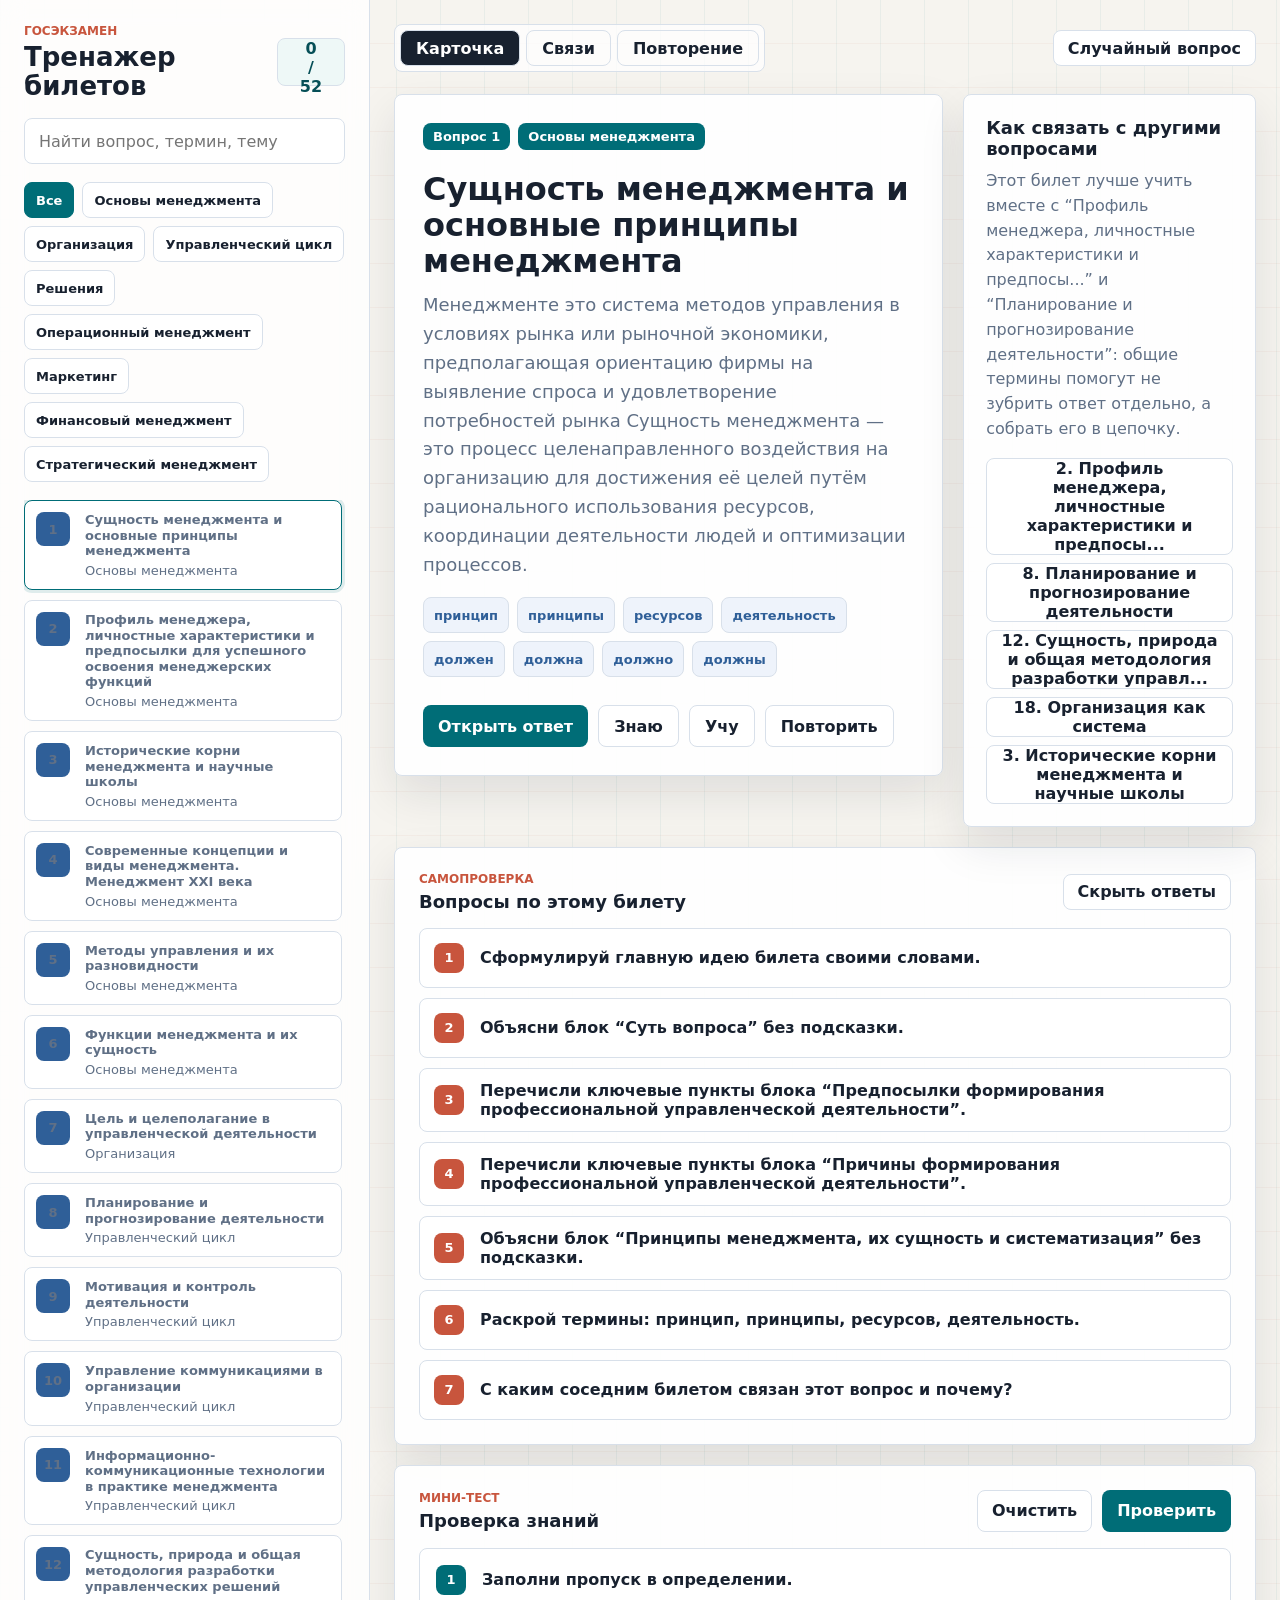
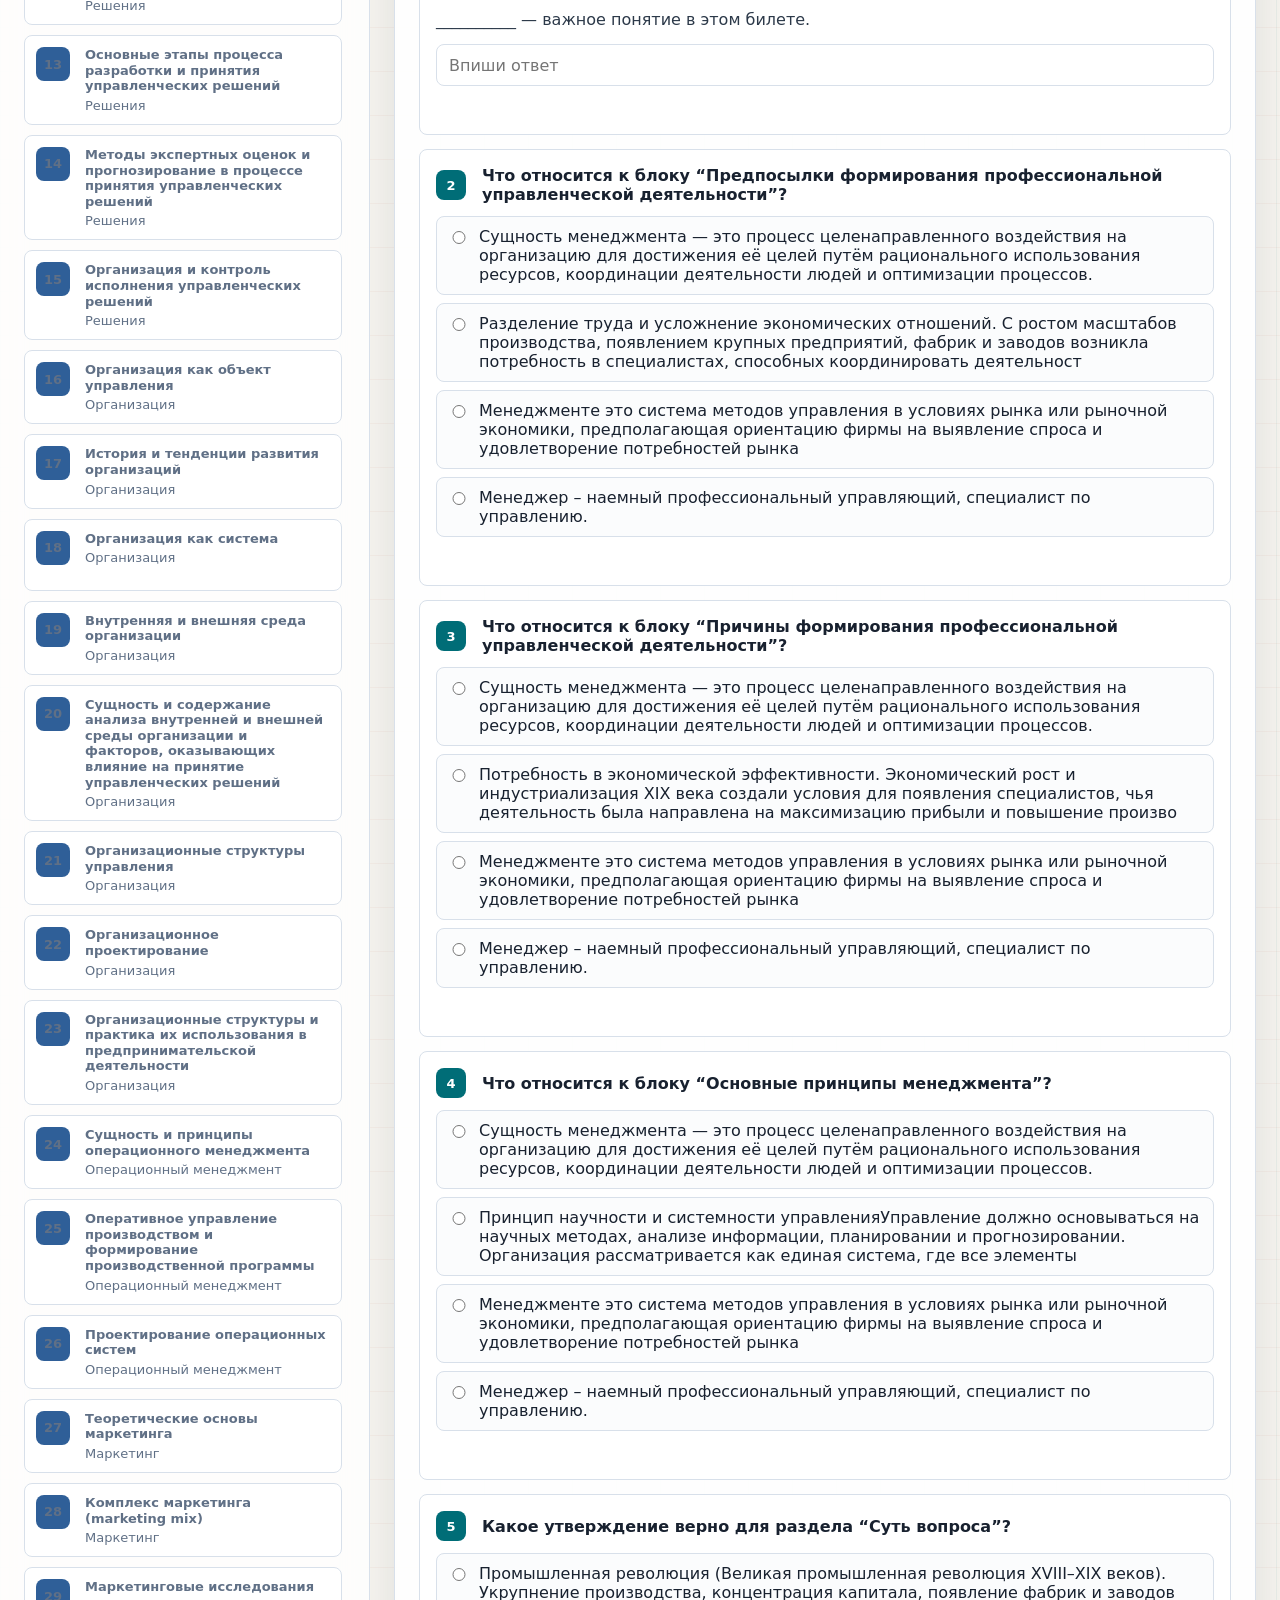
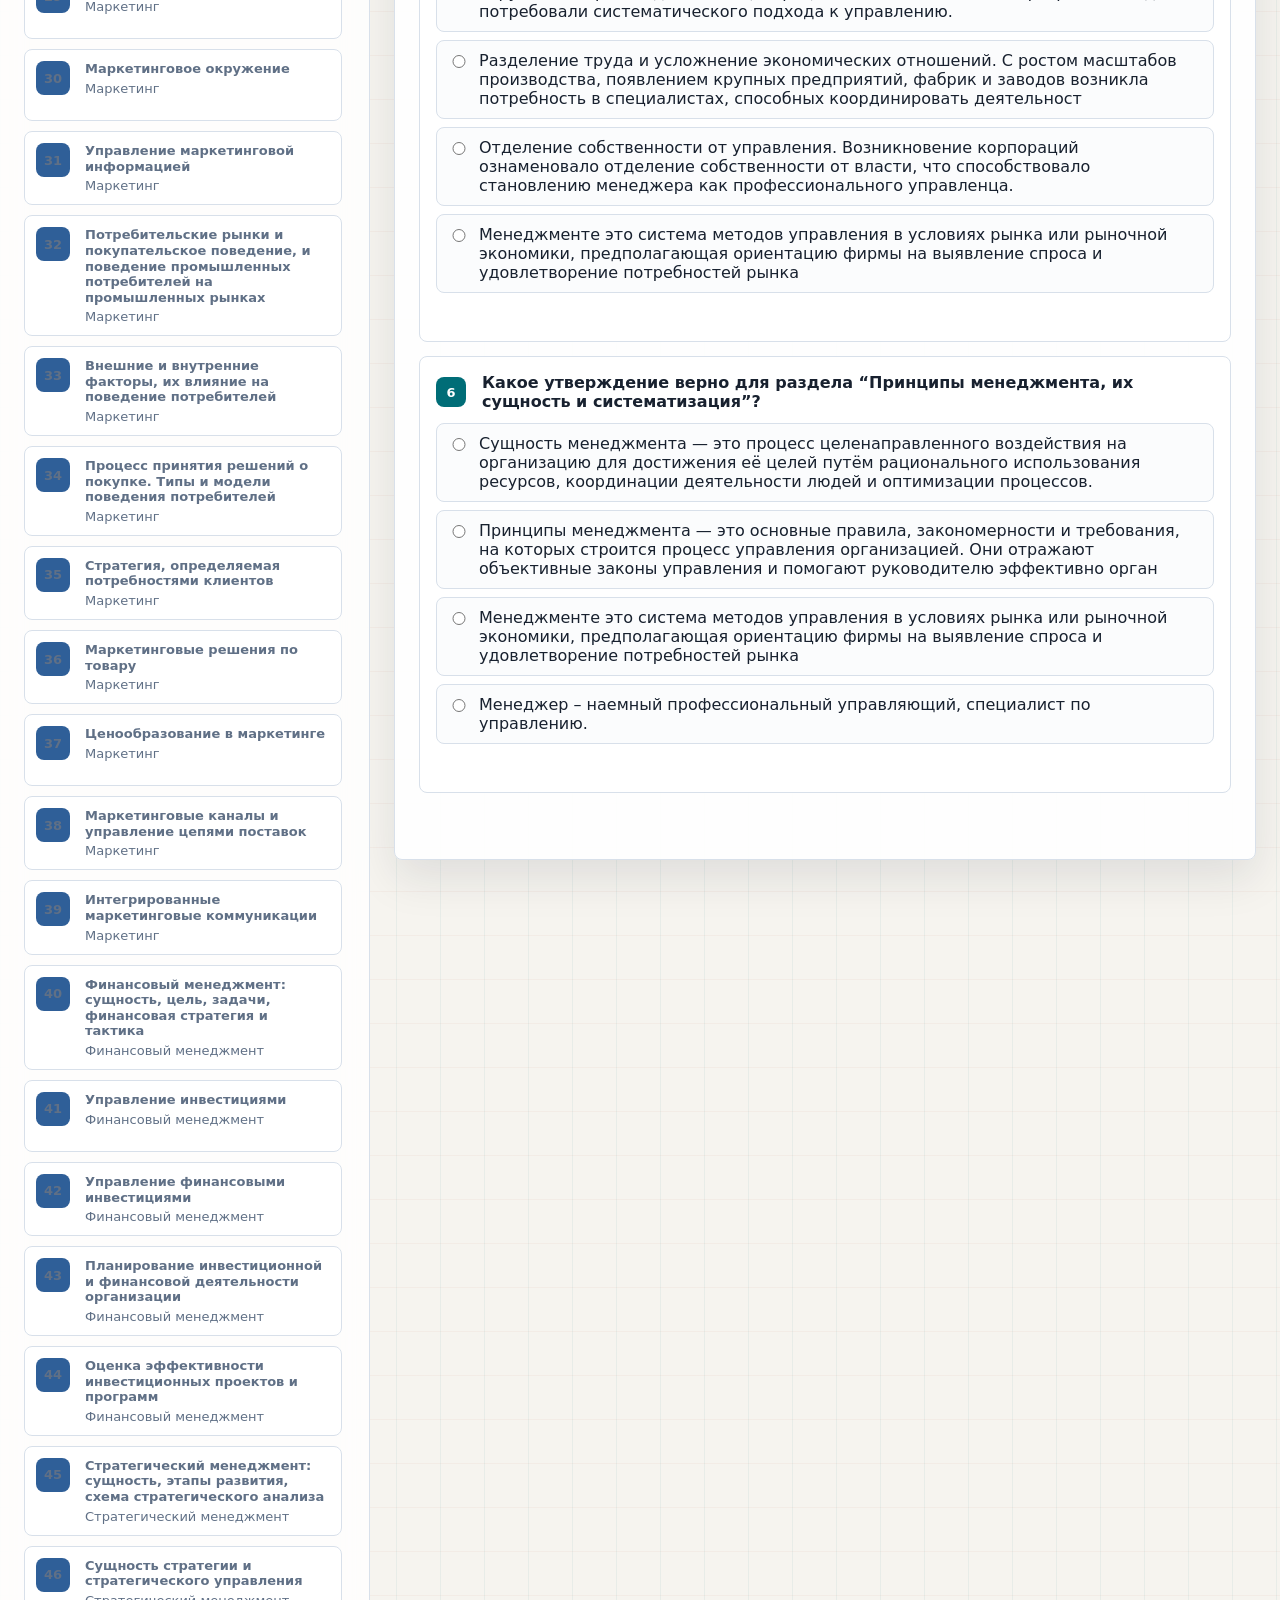
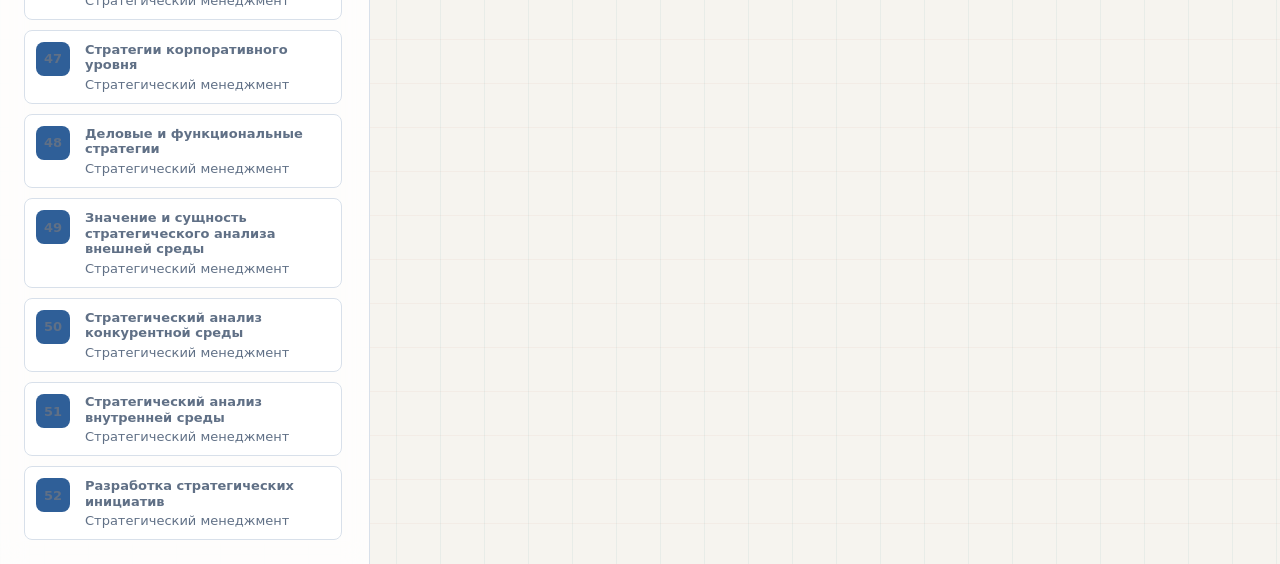
==== gosy.html @ 2bbdb552 "Add public exam page" ====
<!doctype html>
<html lang="ru">
  <head>
    <meta charset="UTF-8" />
    <meta name="viewport" content="width=device-width, initial-scale=1.0" />
    <title>Подготовка к госэкзамену</title>
    <link rel="stylesheet" href="styles.css" />
  </head>
  <body>
    <div class="app">
      <aside class="sidebar" aria-label="Список вопросов">
        <div class="brand">
          <div>
            <p class="eyebrow">Госэкзамен</p>
            <h1>Тренажер билетов</h1>
          </div>
          <div class="score" aria-live="polite">
            <span id="doneCount">0</span>/<span id="totalCount">0</span>
          </div>
        </div>

        <div class="searchbar">
          <input id="searchInput" type="search" placeholder="Найти вопрос, термин, тему" />
        </div>

        <div class="theme-tabs" id="themeTabs" role="tablist" aria-label="Темы"></div>
        <div class="question-list" id="questionList"></div>
      </aside>

      <main class="workspace">
        <section class="topbar" aria-label="Режим подготовки">
          <div class="mode-switch" role="tablist">
            <button class="mode-button active" data-mode="learn" type="button">Карточка</button>
            <button class="mode-button" data-mode="map" type="button">Связи</button>
            <button class="mode-button" data-mode="review" type="button">Повторение</button>
          </div>
          <button id="shuffleBtn" class="ghost-button" type="button">Случайный вопрос</button>
        </section>

        <section id="learnView" class="view active-view" aria-label="Карточка вопроса">
          <div class="study-layout">
            <article class="question-card">
              <div class="question-meta">
                <span id="questionNumber"></span>
                <span id="questionTheme"></span>
              </div>
              <h2 id="questionTitle"></h2>
              <p id="questionEssence"></p>
              <div class="term-row" id="termRow"></div>
              <div class="actions">
                <button id="revealBtn" class="primary-button" type="button">Открыть ответ</button>
                <button id="rememberBtn" class="status-button" data-status="known" type="button">Знаю</button>
                <button id="learningBtn" class="status-button" data-status="learning" type="button">Учу</button>
                <button id="repeatBtn" class="status-button" data-status="repeat" type="button">Повторить</button>
              </div>
            </article>

            <aside class="logic-panel" aria-label="Логика подготовки">
              <h3>Как связать с другими вопросами</h3>
              <p id="logicText"></p>
              <div id="relatedLinks" class="related-links"></div>
            </aside>
          </div>

          <article id="answerPanel" class="answer-panel" hidden>
            <div class="answer-head">
              <h3>Ответ по структуре</h3>
              <button id="collapseBtn" class="ghost-button" type="button">Свернуть</button>
            </div>
            <div id="answerContent"></div>
          </article>

          <article class="check-panel" aria-label="Проверка знаний по вопросу">
            <div class="check-head">
              <div>
                <p class="eyebrow">Самопроверка</p>
                <h3>Вопросы по этому билету</h3>
              </div>
              <button id="resetCheckBtn" class="ghost-button" type="button">Скрыть ответы</button>
            </div>
            <div id="checkList" class="check-list"></div>
          </article>

          <article class="quiz-panel" aria-label="Мини-тест по вопросу">
            <div class="quiz-head">
              <div>
                <p class="eyebrow">Мини-тест</p>
                <h3>Проверка знаний</h3>
              </div>
              <div class="quiz-actions">
                <button id="resetQuizBtn" class="ghost-button" type="button">Очистить</button>
                <button id="checkQuizBtn" class="primary-button" type="button">Проверить</button>
              </div>
            </div>
            <div id="quizList" class="quiz-list"></div>
            <div id="quizResult" class="quiz-result" aria-live="polite"></div>
          </article>
        </section>

        <section id="mapView" class="view" aria-label="Карта связей">
          <div class="map-head">
            <div>
              <p class="eyebrow">Маршрут</p>
              <h2>Карта взаимосвязей</h2>
            </div>
            <p>Кликай по узлам: рядом стоят вопросы, которые проще учить вместе.</p>
          </div>
          <div id="connectionMap" class="connection-map"></div>
        </section>

        <section id="reviewView" class="view" aria-label="Повторение">
          <div class="review-grid">
            <div>
              <p class="eyebrow">Фокус</p>
              <h2>Что повторить сейчас</h2>
              <p class="muted">В первую очередь показываются вопросы, отмеченные как “Повторить”, затем “Учу”.</p>
            </div>
            <div id="reviewList" class="review-list"></div>
          </div>
        </section>
      </main>
    </div>

    <script src="app.js?v=20260613"></script>
  </body>
</html>
---- styles.css ----
:root {
  --ink: #18212f;
  --muted: #607086;
  --line: #d8e0ea;
  --paper: #f6f4ef;
  --surface: #ffffff;
  --teal: #006d77;
  --teal-dark: #064f57;
  --coral: #c8553d;
  --gold: #bc8a22;
  --blue: #2f5f98;
  --green: #4d7c3f;
  --shadow: 0 18px 45px rgba(24, 33, 47, 0.1);
}

* {
  box-sizing: border-box;
}

body {
  margin: 0;
  min-height: 100vh;
  color: var(--ink);
  font-family: Inter, ui-sans-serif, system-ui, -apple-system, BlinkMacSystemFont, "Segoe UI", sans-serif;
  background:
    linear-gradient(90deg, rgba(0, 109, 119, 0.06) 1px, transparent 1px),
    linear-gradient(0deg, rgba(200, 85, 61, 0.05) 1px, transparent 1px),
    var(--paper);
  background-size: 44px 44px;
}

button,
input {
  font: inherit;
}

button {
  border: 0;
  cursor: pointer;
}

.app {
  display: grid;
  grid-template-columns: minmax(300px, 370px) 1fr;
  min-height: 100vh;
}

.sidebar {
  display: flex;
  flex-direction: column;
  gap: 18px;
  padding: 24px;
  border-right: 1px solid var(--line);
  background: rgba(255, 255, 255, 0.82);
  backdrop-filter: blur(12px);
}

.brand,
.topbar,
.answer-head,
.check-head,
.quiz-head,
.map-head {
  display: flex;
  align-items: center;
  justify-content: space-between;
  gap: 16px;
}

.eyebrow {
  margin: 0 0 5px;
  color: var(--coral);
  font-size: 12px;
  font-weight: 800;
  letter-spacing: 0;
  text-transform: uppercase;
}

h1,
h2,
h3,
p {
  margin-top: 0;
}

h1 {
  margin-bottom: 0;
  font-size: 26px;
  line-height: 1.1;
}

h2 {
  margin-bottom: 12px;
  font-size: 32px;
  line-height: 1.12;
}

h3 {
  margin-bottom: 10px;
  font-size: 18px;
}

.score {
  display: grid;
  place-items: center;
  min-width: 68px;
  height: 48px;
  border: 1px solid var(--line);
  border-radius: 8px;
  color: var(--teal-dark);
  font-weight: 800;
  background: #eef8f7;
}

.searchbar input {
  width: 100%;
  min-height: 46px;
  padding: 0 14px;
  border: 1px solid var(--line);
  border-radius: 8px;
  outline: none;
  background: var(--surface);
}

.searchbar input:focus {
  border-color: var(--teal);
  box-shadow: 0 0 0 3px rgba(0, 109, 119, 0.14);
}

.theme-tabs {
  display: flex;
  flex-wrap: wrap;
  gap: 8px;
}

.theme-tab,
.ghost-button,
.mode-button,
.status-button,
.related-link,
.term {
  min-height: 36px;
  border-radius: 8px;
  border: 1px solid var(--line);
  color: var(--ink);
  background: var(--surface);
}

.theme-tab {
  padding: 0 11px;
  font-size: 13px;
  font-weight: 700;
}

.theme-tab.active {
  color: #fff;
  border-color: var(--teal);
  background: var(--teal);
}

.question-list {
  display: grid;
  gap: 10px;
  overflow: auto;
  padding-right: 3px;
}

.question-item {
  display: grid;
  grid-template-columns: 38px 1fr;
  gap: 11px;
  width: 100%;
  min-height: 72px;
  padding: 11px;
  border: 1px solid var(--line);
  border-radius: 8px;
  text-align: left;
  background: var(--surface);
}

.question-item.active {
  border-color: var(--teal);
  box-shadow: 0 0 0 3px rgba(0, 109, 119, 0.12);
}

.question-item strong {
  display: block;
  margin-bottom: 4px;
  line-height: 1.2;
}

.question-item span,
.muted {
  color: var(--muted);
  font-size: 13px;
}

.num {
  display: grid;
  place-items: center;
  width: 34px;
  height: 34px;
  border-radius: 8px;
  color: #fff;
  font-weight: 800;
  background: var(--blue);
}

.workspace {
  padding: 24px;
}

.topbar {
  margin-bottom: 22px;
}

.mode-switch {
  display: inline-grid;
  grid-auto-flow: column;
  gap: 6px;
  padding: 5px;
  border: 1px solid var(--line);
  border-radius: 8px;
  background: rgba(255, 255, 255, 0.75);
}

.mode-button {
  padding: 0 15px;
  font-weight: 800;
  background: transparent;
}

.mode-button.active {
  color: #fff;
  background: var(--ink);
}

.ghost-button {
  padding: 0 14px;
  font-weight: 800;
}

.view {
  display: none;
}

.active-view {
  display: block;
}

.study-layout {
  display: grid;
  grid-template-columns: minmax(0, 1.5fr) minmax(280px, 0.8fr);
  gap: 20px;
  align-items: start;
}

.question-card,
.logic-panel,
.answer-panel,
.check-panel,
.quiz-panel,
.review-grid,
.map-head {
  border: 1px solid var(--line);
  border-radius: 8px;
  background: rgba(255, 255, 255, 0.93);
  box-shadow: var(--shadow);
}

.question-card {
  min-height: 390px;
  padding: 28px;
}

.question-meta {
  display: flex;
  flex-wrap: wrap;
  gap: 8px;
  margin-bottom: 22px;
}

.question-meta span {
  padding: 6px 10px;
  border-radius: 8px;
  color: #fff;
  font-size: 13px;
  font-weight: 800;
  background: var(--teal);
}

#questionEssence {
  max-width: 880px;
  color: var(--muted);
  font-size: 18px;
  line-height: 1.6;
}

.term-row,
.related-links {
  display: flex;
  flex-wrap: wrap;
  gap: 8px;
}

.term {
  display: inline-flex;
  align-items: center;
  padding: 0 10px;
  color: var(--blue);
  font-size: 13px;
  font-weight: 800;
  background: #eef3fb;
}

.actions {
  display: flex;
  flex-wrap: wrap;
  gap: 10px;
  margin-top: 28px;
}

.primary-button,
.status-button {
  min-height: 42px;
  padding: 0 15px;
  border-radius: 8px;
  font-weight: 850;
}

.primary-button {
  color: #fff;
  background: var(--teal);
}

.status-button[data-status="known"].active,
.known {
  color: #fff;
  border-color: var(--green);
  background: var(--green);
}

.status-button[data-status="learning"].active,
.learning {
  color: #fff;
  border-color: var(--gold);
  background: var(--gold);
}

.status-button[data-status="repeat"].active,
.repeat {
  color: #fff;
  border-color: var(--coral);
  background: var(--coral);
}

.logic-panel {
  padding: 22px;
}

.logic-panel p {
  color: var(--muted);
  line-height: 1.55;
}

.related-link {
  display: inline-flex;
  align-items: center;
  min-height: 38px;
  padding: 0 11px;
  font-weight: 800;
}

.answer-panel {
  margin-top: 20px;
  padding: 24px;
}

.check-panel {
  margin-top: 20px;
  padding: 24px;
}

.quiz-panel {
  margin-top: 20px;
  padding: 24px;
}

.check-head h3 {
  margin-bottom: 0;
}

.quiz-head h3 {
  margin-bottom: 0;
}

.quiz-actions {
  display: flex;
  flex-wrap: wrap;
  gap: 10px;
}

.check-list {
  display: grid;
  gap: 10px;
  margin-top: 16px;
}

.quiz-list {
  display: grid;
  gap: 14px;
  margin-top: 16px;
}

.check-item {
  border: 1px solid var(--line);
  border-radius: 8px;
  background: var(--surface);
}

.quiz-item {
  padding: 16px;
  border: 1px solid var(--line);
  border-radius: 8px;
  background: var(--surface);
}

.check-item summary {
  display: grid;
  grid-template-columns: 34px 1fr;
  gap: 12px;
  align-items: center;
  min-height: 58px;
  padding: 12px 14px;
  list-style: none;
  cursor: pointer;
}

.check-item summary::-webkit-details-marker {
  display: none;
}

.check-item summary span {
  display: grid;
  place-items: center;
  width: 30px;
  height: 30px;
  border-radius: 8px;
  color: #fff;
  font-size: 13px;
  font-weight: 850;
  background: var(--coral);
}

.check-item p {
  margin: 0;
  padding: 0 16px 16px 60px;
  color: #2c3949;
  line-height: 1.58;
}

.quiz-question {
  display: grid;
  grid-template-columns: 34px 1fr;
  gap: 12px;
  align-items: center;
  margin-bottom: 12px;
}

.quiz-question span {
  display: grid;
  place-items: center;
  width: 30px;
  height: 30px;
  border-radius: 8px;
  color: #fff;
  font-size: 13px;
  font-weight: 850;
  background: var(--teal);
}

.quiz-item p {
  margin-bottom: 12px;
  color: #2c3949;
  line-height: 1.58;
}

.quiz-options {
  display: grid;
  gap: 8px;
}

.quiz-option {
  display: grid;
  grid-template-columns: 22px 1fr;
  gap: 10px;
  align-items: start;
  padding: 10px;
  border: 1px solid var(--line);
  border-radius: 8px;
  cursor: pointer;
  background: #fbfcfd;
}

.quiz-option input {
  margin-top: 4px;
}

.quiz-input {
  width: 100%;
  min-height: 42px;
  padding: 0 12px;
  border: 1px solid var(--line);
  border-radius: 8px;
  outline: none;
}

.quiz-input:focus {
  border-color: var(--teal);
  box-shadow: 0 0 0 3px rgba(0, 109, 119, 0.14);
}

.quiz-feedback {
  min-height: 22px;
  margin-top: 10px;
  color: var(--muted);
  font-size: 14px;
  font-weight: 800;
}

.quiz-item.correct {
  border-color: rgba(77, 124, 63, 0.65);
  background: #f4fbf2;
}

.quiz-item.incorrect {
  border-color: rgba(200, 85, 61, 0.65);
  background: #fff8f6;
}

.quiz-item.correct .quiz-feedback {
  color: var(--green);
}

.quiz-item.incorrect .quiz-feedback {
  color: var(--coral);
}

.quiz-result {
  min-height: 26px;
  margin-top: 16px;
  font-weight: 850;
}

.quiz-result.success {
  color: var(--green);
}

.quiz-result.needs-work {
  color: var(--coral);
}

.section-block {
  padding: 18px 0;
  border-top: 1px solid var(--line);
}

.section-block:first-child {
  border-top: 0;
  padding-top: 0;
}

.section-block h4 {
  margin: 0 0 10px;
  font-size: 17px;
}

.section-block p,
.section-block li {
  color: #2c3949;
  line-height: 1.62;
}

.section-block ul {
  margin: 10px 0 0;
  padding-left: 22px;
}

.map-head {
  margin-bottom: 18px;
  padding: 22px;
}

.map-head p {
  max-width: 520px;
  color: var(--muted);
  line-height: 1.5;
}

.connection-map {
  display: grid;
  grid-template-columns: repeat(auto-fit, minmax(240px, 1fr));
  gap: 12px;
}

.map-node,
.review-item {
  min-height: 122px;
  padding: 16px;
  border: 1px solid var(--line);
  border-radius: 8px;
  text-align: left;
  background: var(--surface);
}

.map-node.active {
  border-color: var(--teal);
  box-shadow: 0 0 0 3px rgba(0, 109, 119, 0.12);
}

.node-top {
  display: flex;
  justify-content: space-between;
  gap: 12px;
  margin-bottom: 10px;
}

.node-top span {
  color: var(--muted);
  font-size: 12px;
  font-weight: 800;
}

.node-links {
  color: var(--teal-dark);
  font-size: 12px;
  font-weight: 800;
}

.review-grid {
  display: grid;
  grid-template-columns: 280px 1fr;
  gap: 22px;
  padding: 24px;
}

.review-list {
  display: grid;
  gap: 10px;
}

.review-item {
  display: grid;
  gap: 8px;
}

.empty {
  padding: 22px;
  border: 1px dashed var(--line);
  border-radius: 8px;
  color: var(--muted);
  background: rgba(255, 255, 255, 0.72);
}

@media (max-width: 980px) {
  .app,
  .study-layout,
  .review-grid {
    grid-template-columns: 1fr;
  }

  .sidebar {
    position: relative;
    max-height: none;
    border-right: 0;
    border-bottom: 1px solid var(--line);
  }

  .question-list {
    max-height: 360px;
  }
}

@media (max-width: 620px) {
  .workspace,
  .sidebar {
    padding: 16px;
  }

  .brand,
  .topbar,
  .answer-head,
  .check-head,
  .quiz-head,
  .map-head {
    align-items: stretch;
    flex-direction: column;
  }

  .mode-switch {
    grid-auto-flow: row;
  }

  h2 {
    font-size: 25px;
  }

  .question-card,
  .logic-panel,
  .answer-panel,
  .check-panel,
  .quiz-panel,
  .review-grid,
  .map-head {
    padding: 18px;
  }

  .check-item summary {
    grid-template-columns: 30px 1fr;
  }

  .check-item p {
    padding-left: 14px;
  }

  .quiz-question {
    grid-template-columns: 30px 1fr;
  }
}
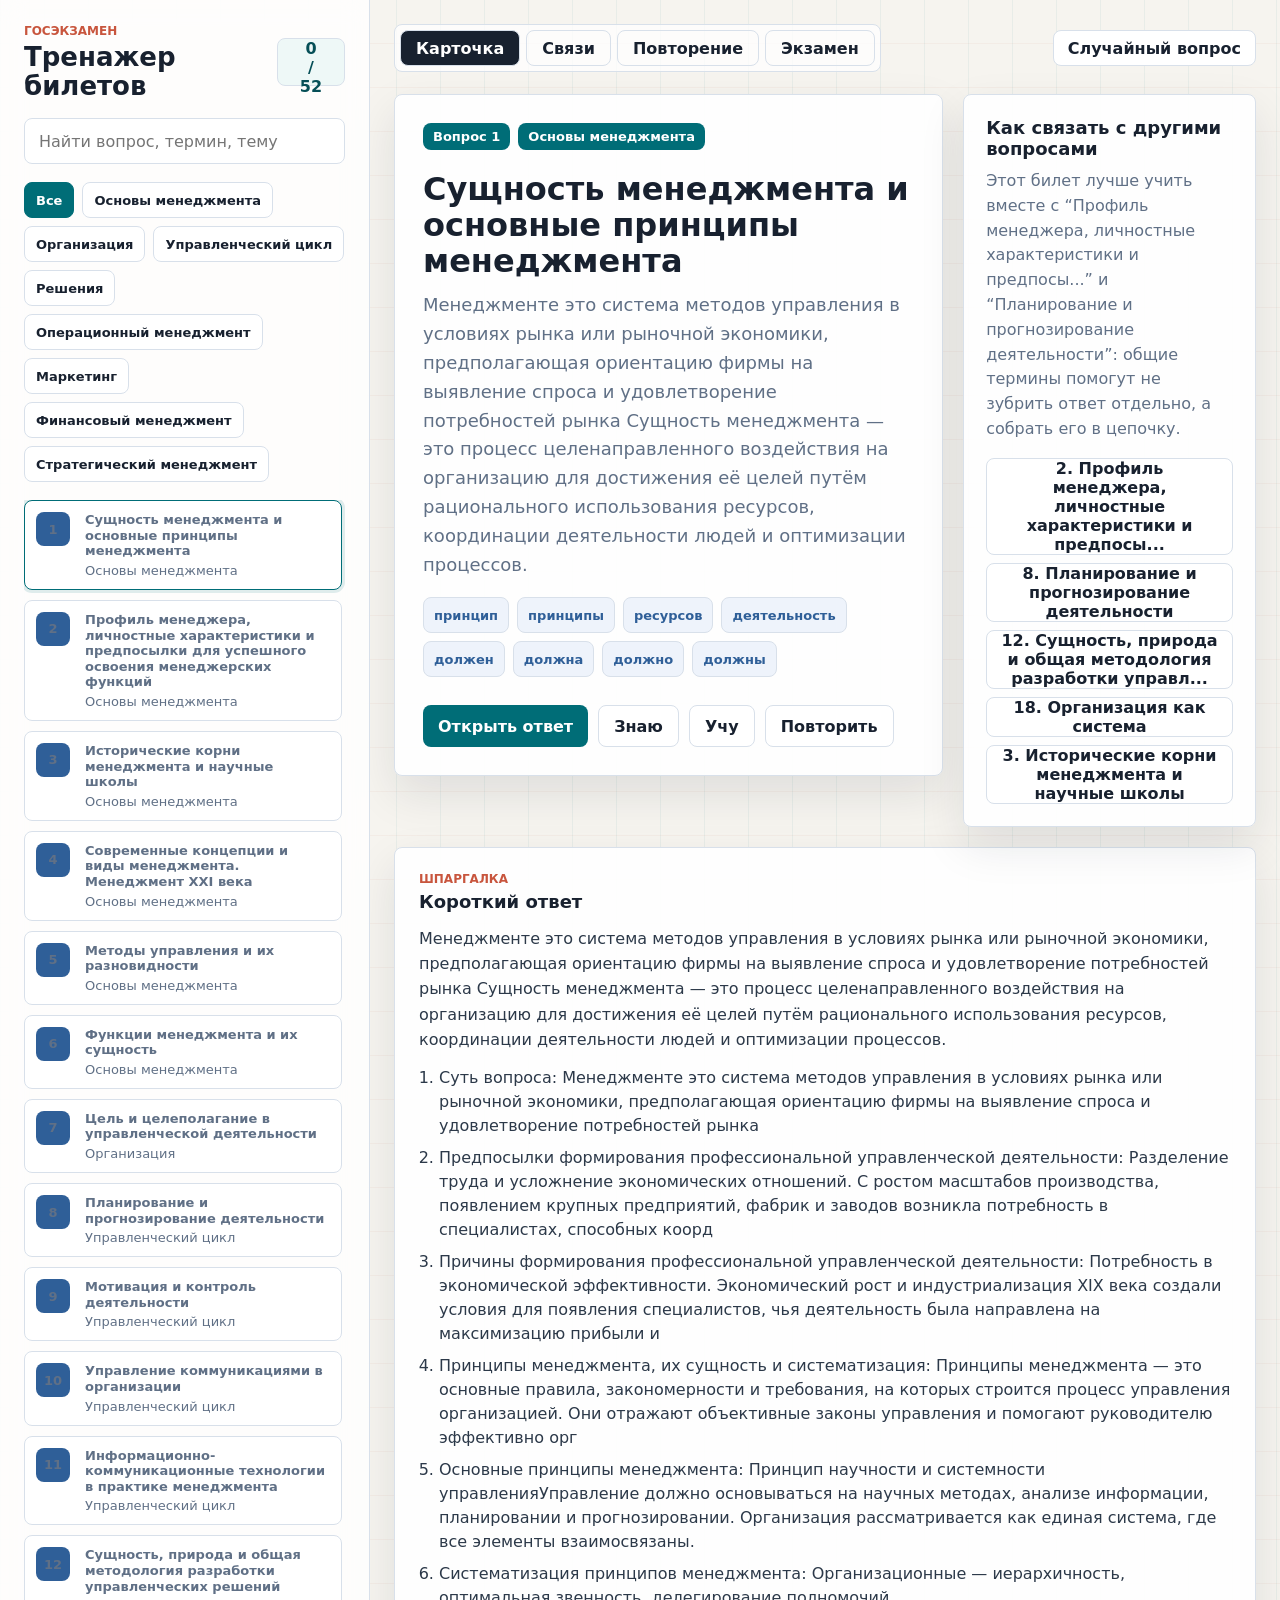
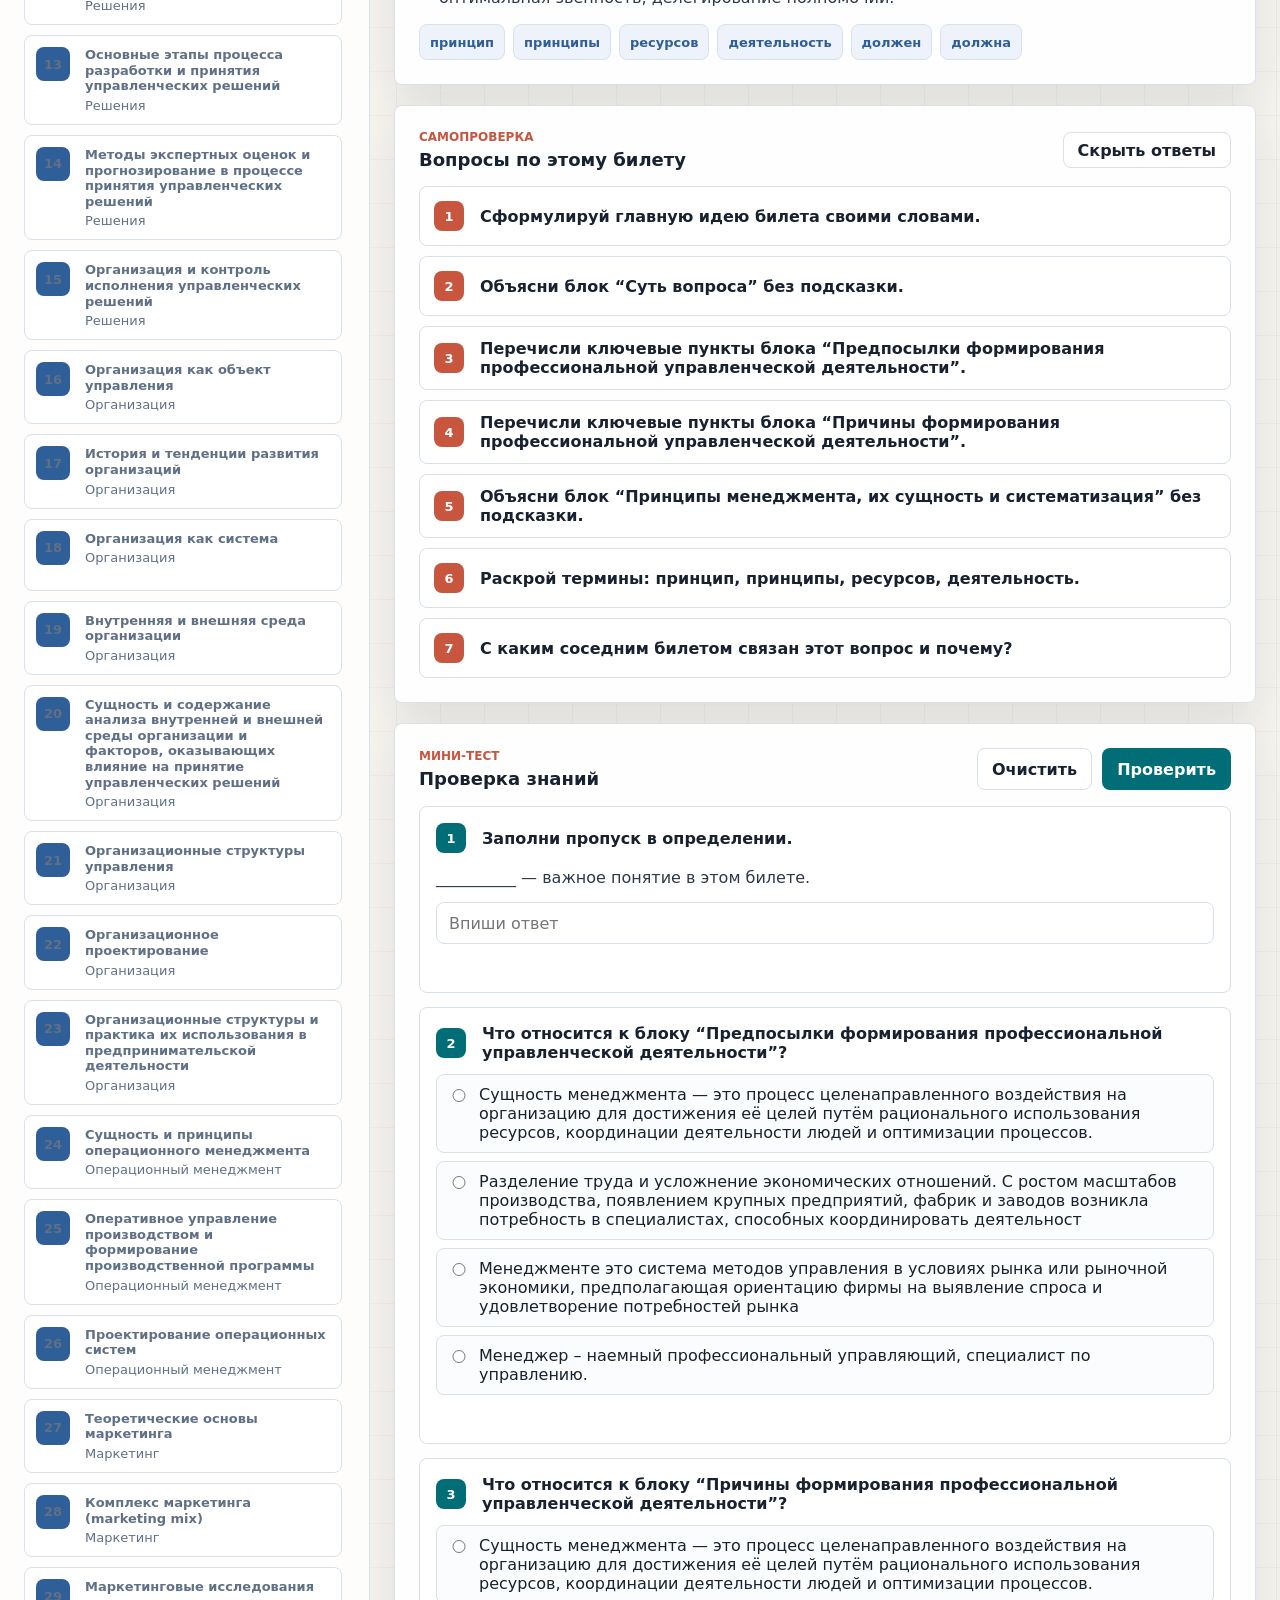
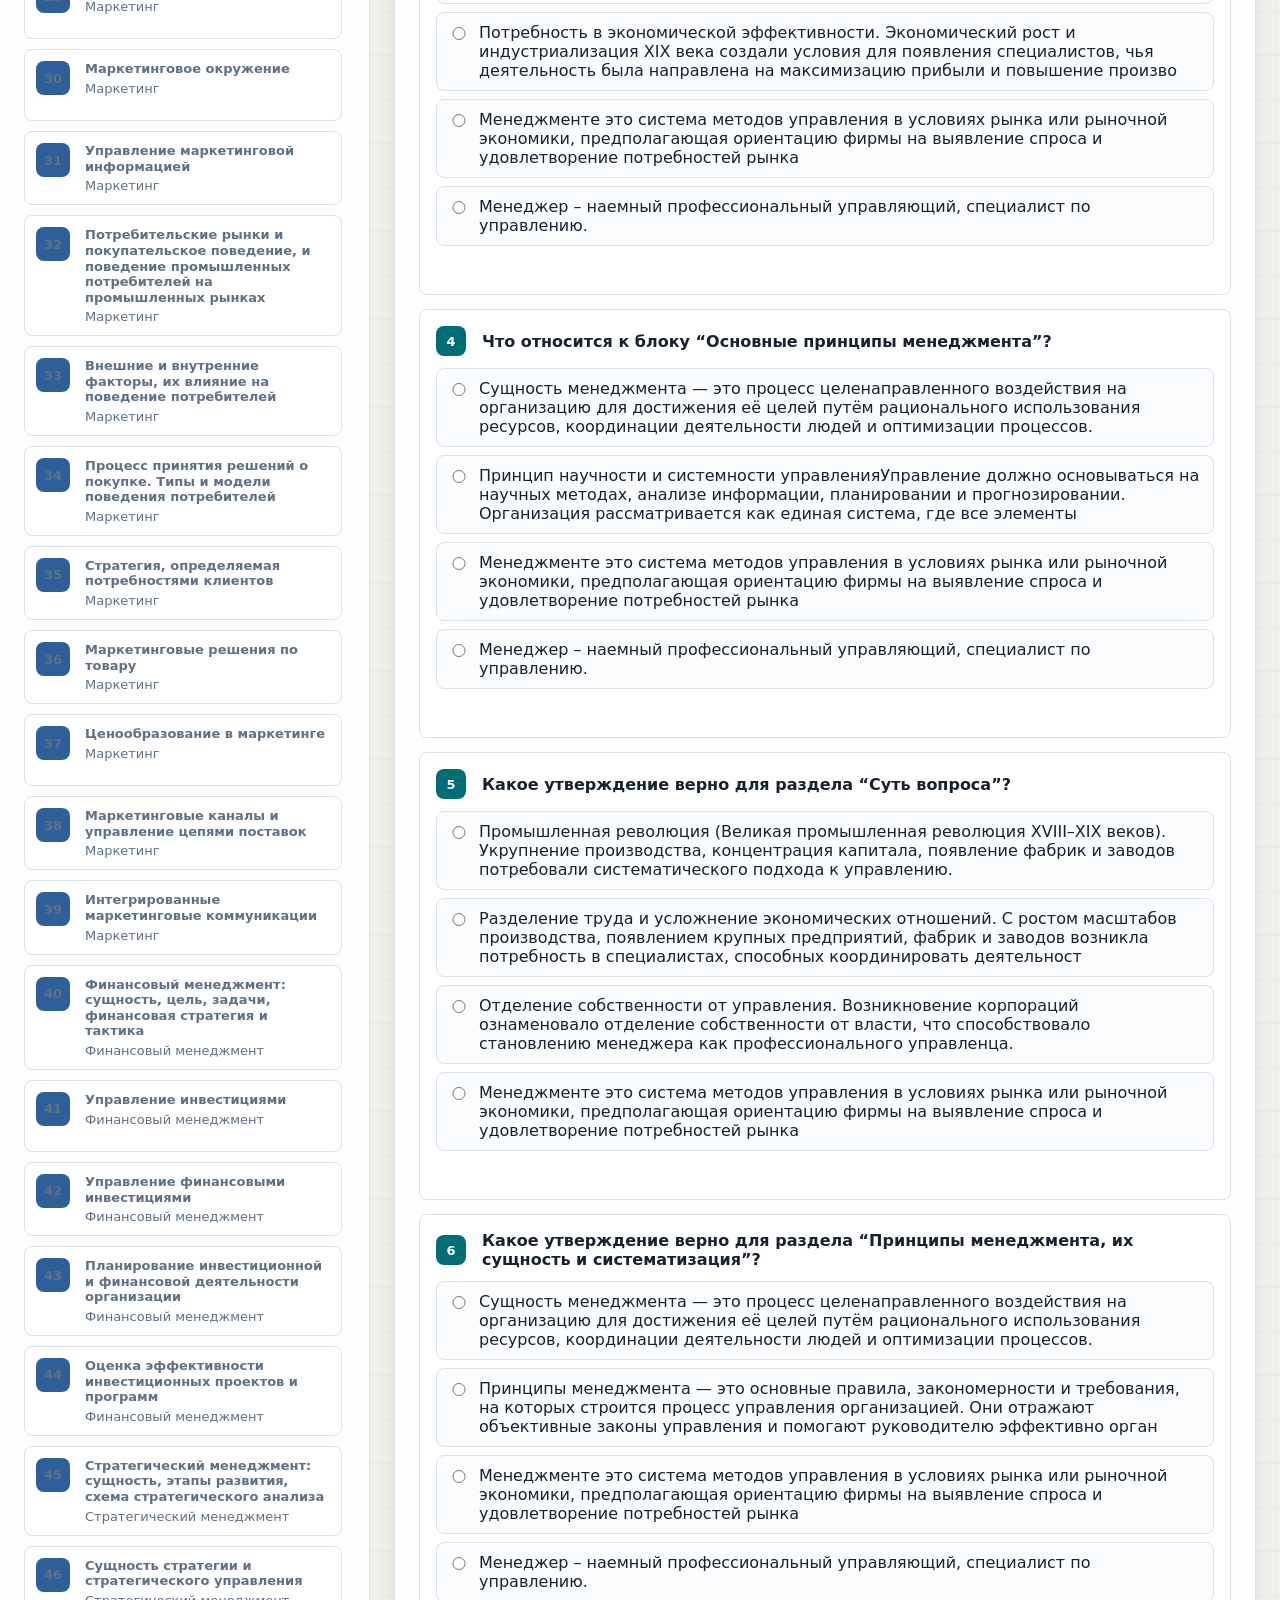
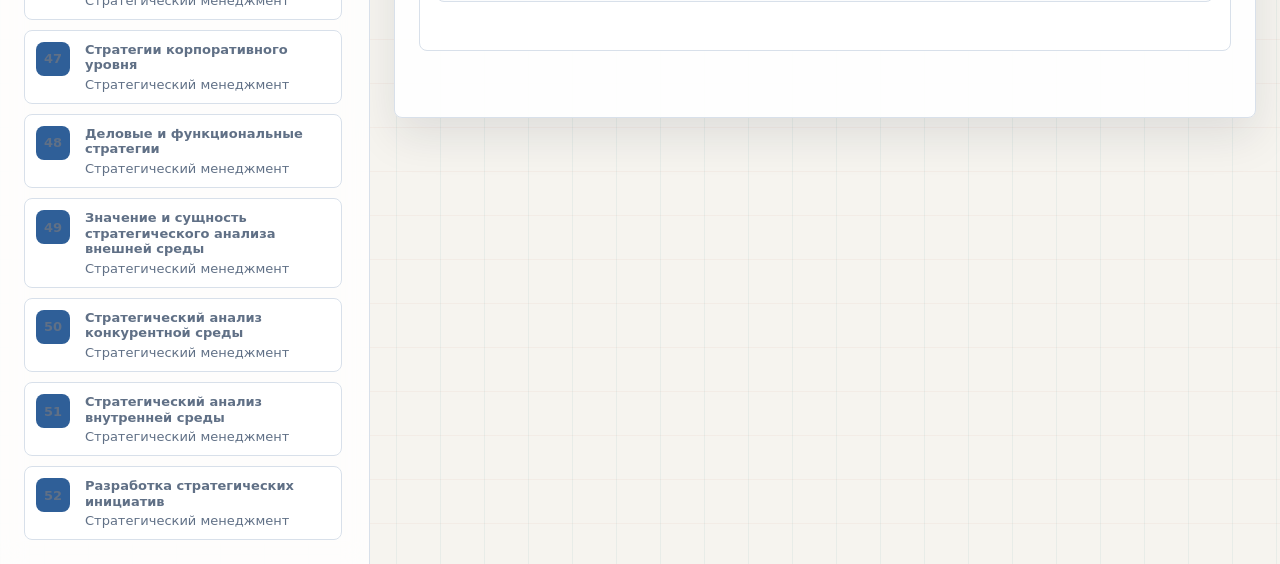
==== commit 88f1485e: "Add exam mode and brief answers" ====
--- a/gosy.html
+++ b/gosy.html
@@ -33,6 +33,7 @@
             <button class="mode-button active" data-mode="learn" type="button">Карточка</button>
             <button class="mode-button" data-mode="map" type="button">Связи</button>
             <button class="mode-button" data-mode="review" type="button">Повторение</button>
+            <button class="mode-button" data-mode="exam" type="button">Экзамен</button>
           </div>
           <button id="shuffleBtn" class="ghost-button" type="button">Случайный вопрос</button>
         </section>
@@ -68,6 +69,16 @@
               <button id="collapseBtn" class="ghost-button" type="button">Свернуть</button>
             </div>
             <div id="answerContent"></div>
+          </article>
+
+          <article class="brief-panel" aria-label="Короткая шпаргалка по вопросу">
+            <div class="brief-head">
+              <div>
+                <p class="eyebrow">Шпаргалка</p>
+                <h3>Короткий ответ</h3>
+              </div>
+            </div>
+            <div id="briefContent" class="brief-content"></div>
           </article>
 
           <article class="check-panel" aria-label="Проверка знаний по вопросу">
@@ -118,9 +129,43 @@
             <div id="reviewList" class="review-list"></div>
           </div>
         </section>
+
+        <section id="examView" class="view" aria-label="Экзаменационный режим">
+          <div class="exam-layout">
+            <article class="exam-card">
+              <div class="exam-head">
+                <div>
+                  <p class="eyebrow">Экзамен</p>
+                  <h2 id="examTitle">Случайный билет</h2>
+                </div>
+                <div class="exam-timer" id="examTimer">15:00</div>
+              </div>
+              <div class="exam-meta">
+                <span id="examNumber">Билет не выбран</span>
+                <span id="examTheme">Все темы</span>
+              </div>
+              <p id="examPrompt">Запусти тренировку: сайт вытянет случайный вопрос, а таймер поможет отрепетировать устный ответ.</p>
+              <div class="exam-actions">
+                <button id="startExamBtn" class="primary-button" type="button">Вытянуть билет</button>
+                <button id="pauseExamBtn" class="ghost-button" type="button">Пауза</button>
+                <button id="resetExamBtn" class="ghost-button" type="button">Сбросить таймер</button>
+                <button id="examBriefBtn" class="ghost-button" type="button">Показать шпаргалку</button>
+                <button id="examAnswerBtn" class="ghost-button" type="button">Полный ответ</button>
+              </div>
+            </article>
+
+            <article id="examBriefPanel" class="exam-side" hidden>
+              <div class="answer-head">
+                <h3>Что сказать в первую очередь</h3>
+                <button id="hideExamBriefBtn" class="ghost-button" type="button">Скрыть</button>
+              </div>
+              <div id="examBriefContent" class="brief-content"></div>
+            </article>
+          </div>
+        </section>
       </main>
     </div>
 
-    <script src="app.js?v=20260613"></script>
+    <script src="app.js?v=20260613-exam"></script>
   </body>
 </html>
--- a/styles.css
+++ b/styles.css
@@ -59,7 +59,9 @@
 .topbar,
 .answer-head,
 .check-head,
+.brief-head,
 .quiz-head,
+.exam-head,
 .map-head {
   display: flex;
   align-items: center;
@@ -258,8 +260,11 @@
 .question-card,
 .logic-panel,
 .answer-panel,
+.brief-panel,
 .check-panel,
 .quiz-panel,
+.exam-card,
+.exam-side,
 .review-grid,
 .map-head {
   border: 1px solid var(--line);
@@ -374,6 +379,45 @@
 .answer-panel {
   margin-top: 20px;
   padding: 24px;
+}
+
+.brief-panel {
+  margin-top: 20px;
+  padding: 24px;
+}
+
+.brief-head h3 {
+  margin-bottom: 0;
+}
+
+.brief-content {
+  display: grid;
+  gap: 14px;
+  margin-top: 14px;
+}
+
+.brief-lead {
+  margin: 0;
+  color: #2c3949;
+  line-height: 1.58;
+}
+
+.brief-list {
+  display: grid;
+  gap: 8px;
+  margin: 0;
+  padding-left: 20px;
+}
+
+.brief-list li {
+  color: #2c3949;
+  line-height: 1.5;
+}
+
+.brief-terms {
+  display: flex;
+  flex-wrap: wrap;
+  gap: 8px;
 }
 
 .check-panel {
@@ -654,6 +698,69 @@
   gap: 8px;
 }
 
+.exam-layout {
+  display: grid;
+  gap: 20px;
+}
+
+.exam-card,
+.exam-side {
+  padding: 24px;
+}
+
+.exam-head h2 {
+  margin-bottom: 0;
+}
+
+.exam-timer {
+  display: grid;
+  place-items: center;
+  min-width: 112px;
+  min-height: 56px;
+  border: 1px solid rgba(0, 109, 119, 0.28);
+  border-radius: 8px;
+  color: var(--teal-dark);
+  font-size: 24px;
+  font-weight: 900;
+  background: #eef8f7;
+}
+
+.exam-timer.warning {
+  color: #fff;
+  border-color: var(--coral);
+  background: var(--coral);
+}
+
+.exam-meta {
+  display: flex;
+  flex-wrap: wrap;
+  gap: 8px;
+  margin: 20px 0 14px;
+}
+
+.exam-meta span {
+  padding: 6px 10px;
+  border-radius: 8px;
+  color: #fff;
+  font-size: 13px;
+  font-weight: 800;
+  background: var(--blue);
+}
+
+#examPrompt {
+  max-width: 900px;
+  color: #2c3949;
+  font-size: 22px;
+  line-height: 1.42;
+}
+
+.exam-actions {
+  display: flex;
+  flex-wrap: wrap;
+  gap: 10px;
+  margin-top: 24px;
+}
+
 .empty {
   padding: 22px;
   border: 1px dashed var(--line);
@@ -691,7 +798,9 @@
   .topbar,
   .answer-head,
   .check-head,
+  .brief-head,
   .quiz-head,
+  .exam-head,
   .map-head {
     align-items: stretch;
     flex-direction: column;
@@ -708,13 +817,20 @@
   .question-card,
   .logic-panel,
   .answer-panel,
+  .brief-panel,
   .check-panel,
   .quiz-panel,
+  .exam-card,
+  .exam-side,
   .review-grid,
   .map-head {
     padding: 18px;
   }
 
+  #examPrompt {
+    font-size: 19px;
+  }
+
   .check-item summary {
     grid-template-columns: 30px 1fr;
   }
